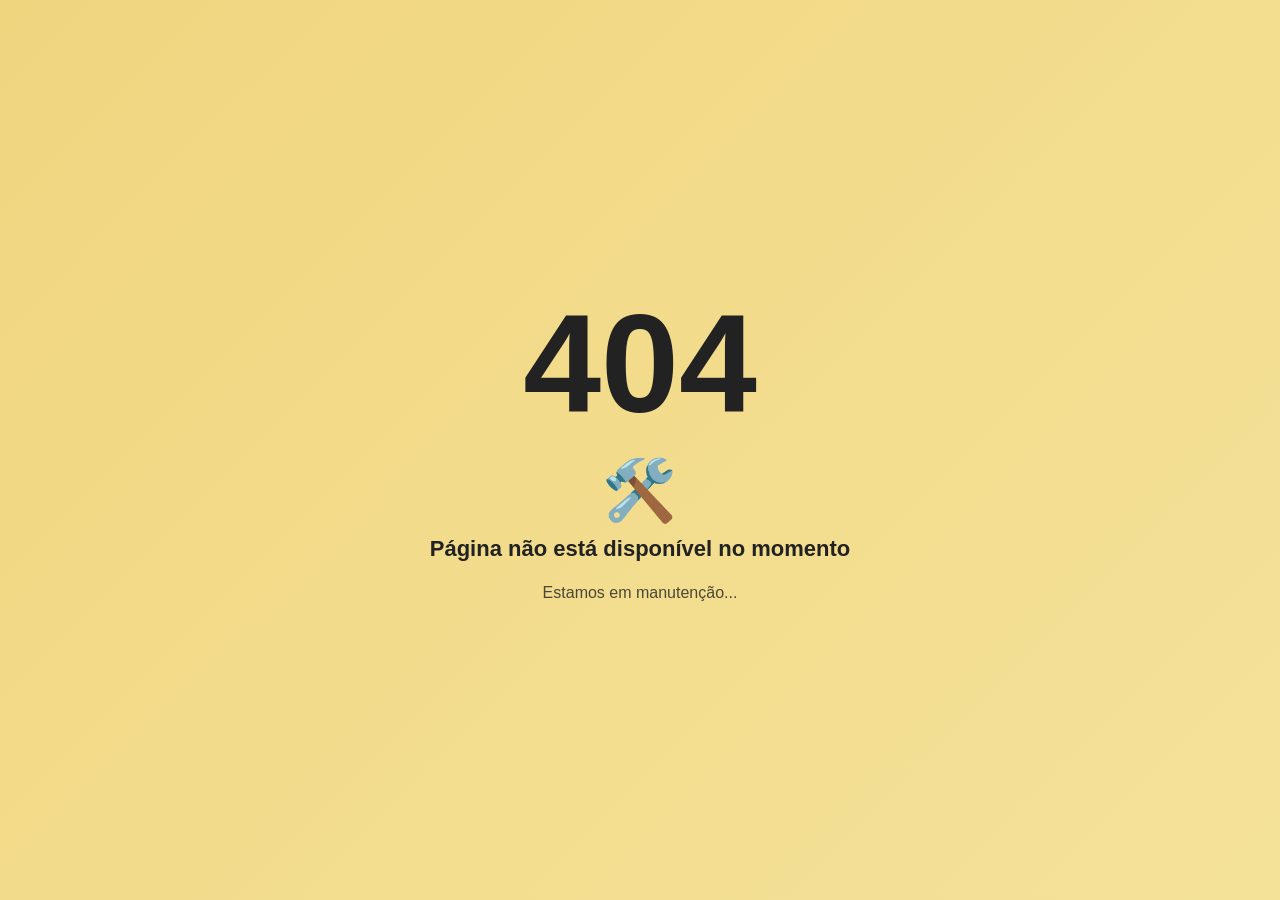
==== html/video.html @ 5943009f "Add files via upload segundo commit" ====
<!DOCTYPE html>
<html lang="pt">
<head>
    <meta charset="UTF-8">
    <meta name="viewport" content="width=device-width, initial-scale=1.0">
    <title>404 - Manutenção</title>
<body>
  <link rel="stylesheet" href="style.css">
  <link rel="shortcut icon" href="img/logo.png" type="image/x-icon">
</head>
<style>
    body {
  margin: 0;
  height: 100vh;
  display: flex;
  justify-content: center;
  align-items: center;
  font-family: Arial, sans-serif;

  background: linear-gradient(135deg, #f0d57f, #f3de89dc);
  color: #222;
}

.container {
  text-align: center;
}

.numero {
  font-size: 140px;
  margin: 0;
  font-weight: bold;
}

.emoji {
  font-size: 60px;
  margin: 10px 0;
  animation: girar 2s linear infinite;
}

.texto {
  font-size: 22px;
  margin-top: 10px;
  font-weight: 600;
}

.subtexto {
  font-size: 16px;
  opacity: 0.8;
  margin-top: 10px;
}

/* animação do emoji */
@keyframes girar {
  from { transform: rotate(0deg); }
  to { transform: rotate(360deg); }
}
</style>
<body>

  <div class="container">

    <h1 class="numero">404</h1>

    <div class="emoji">🛠️</div>

    <p class="texto">
      Página não está disponível no momento
    </p>

    <p class="subtexto" id="mensagem">
      Estamos em manutenção...
    </p>

  </div>

  <script>const mensagens = [
  "Estamos em manutenção...",
  "Aguarde um momento ⏳",
  "Melhorando o sistema 🔧",
  "Voltamos já já!"
];

let i = 0;

setInterval(() => {
  i = (i + 1) % mensagens.length;
  document.getElementById("mensagem").textContent = mensagens[i];
}, 2500);</script>



</body>
</html>
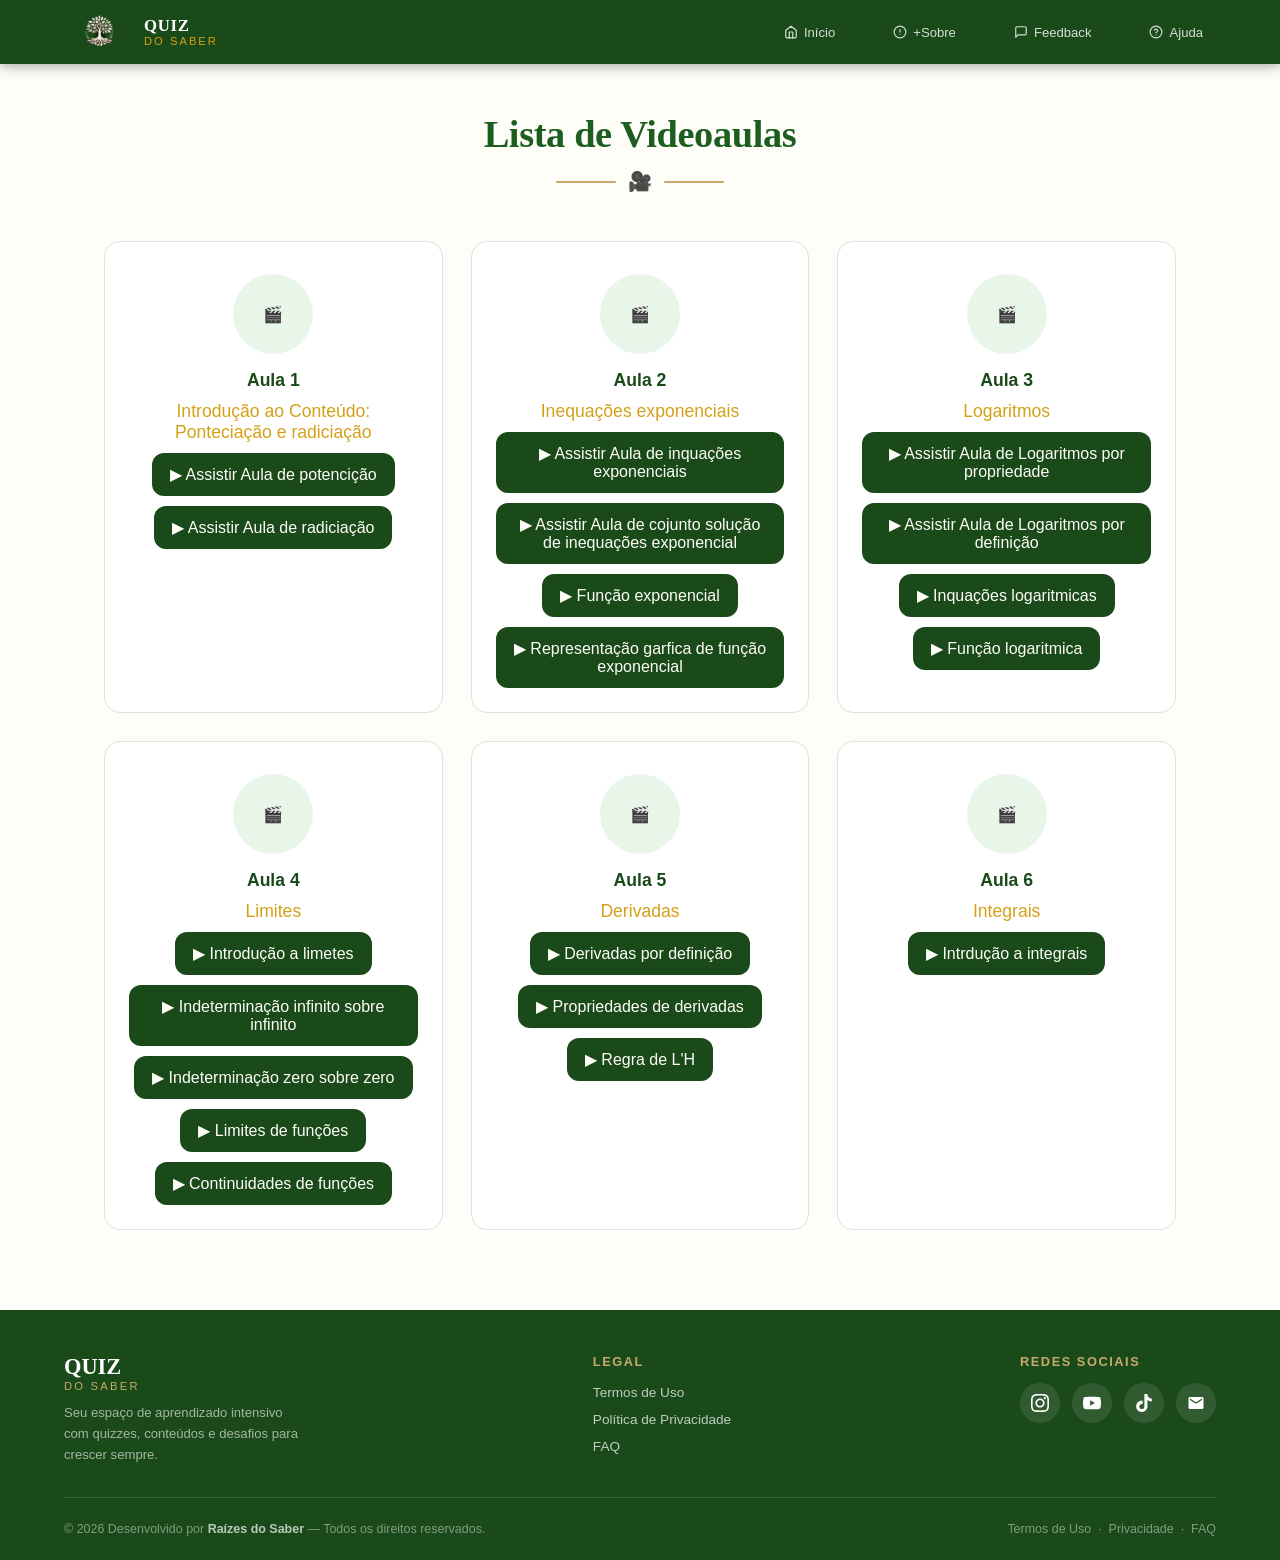
==== commit 83487710: "Add files via upload video.html" ====
--- a/html/video.html
+++ b/html/video.html
@@ -3,91 +3,287 @@
 <head>
     <meta charset="UTF-8">
     <meta name="viewport" content="width=device-width, initial-scale=1.0">
-    <title>404 - Manutenção</title>
+    <title>Videoaulas</title>
+
+    <link rel="stylesheet" href="../css/escolha.css">
+    <link rel="shortcut icon" href="../img/ICONE02.png" type="image/x-icon">
+</head>
 <body>
-  <link rel="stylesheet" href="style.css">
-  <link rel="shortcut icon" href="img/logo.png" type="image/x-icon">
-</head>
-<style>
-    body {
-  margin: 0;
-  height: 100vh;
-  display: flex;
-  justify-content: center;
-  align-items: center;
-  font-family: Arial, sans-serif;
-
-  background: linear-gradient(135deg, #f0d57f, #f3de89dc);
-  color: #222;
-}
-
-.container {
-  text-align: center;
-}
-
-.numero {
-  font-size: 140px;
-  margin: 0;
-  font-weight: bold;
-}
-
-.emoji {
-  font-size: 60px;
-  margin: 10px 0;
-  animation: girar 2s linear infinite;
-}
-
-.texto {
-  font-size: 22px;
-  margin-top: 10px;
-  font-weight: 600;
-}
-
-.subtexto {
-  font-size: 16px;
-  opacity: 0.8;
-  margin-top: 10px;
-}
-
-/* animação do emoji */
-@keyframes girar {
-  from { transform: rotate(0deg); }
-  to { transform: rotate(360deg); }
-}
-</style>
-<body>
-
-  <div class="container">
-
-    <h1 class="numero">404</h1>
-
-    <div class="emoji">🛠️</div>
-
-    <p class="texto">
-      Página não está disponível no momento
-    </p>
-
-    <p class="subtexto" id="mensagem">
-      Estamos em manutenção...
-    </p>
+
+  <!-- Barra De Navegacao -->
+<nav>
+  <a href="../index.html" class="nav-logo">
+  <img src="../img/ICONE01.png" alt="logo" style="width:70px ;height:70px"  >
+    <div class="nav-logo-text">
+      <div class="quiz">QUIZ</div>
+      <div class="saber">DO SABER</div>
+    </div>
+  </a>
+
+  <button class="hamburger" id="hamburger" aria-label="Menu">
+    <span></span><span></span><span></span>
+  </button>
+
+  <ul class="nav-links" id="navLinks">
+    <li>
+      <a href="../index.html" onclick="fecharMenu()">
+        <svg width="14" height="14" viewBox="0 0 24 24" fill="none" stroke="currentColor" stroke-width="2" stroke-linecap="round" stroke-linejoin="round"><path d="M3 9l9-7 9 7v11a2 2 0 0 1-2 2H5a2 2 0 0 1-2-2z"/><polyline points="9 22 9 12 15 12 15 22"/></svg>
+        Início
+      </a>
+    </li>
+    <li>
+      <a href="maisobre.html" onclick="fecharMenu()" target="_blank">
+        <svg width="14" height="14" viewBox="0 0 24 24" fill="none" stroke="currentColor" stroke-width="2" stroke-linecap="round" stroke-linejoin="round"><circle cx="12" cy="12" r="10"/><line x1="12" y1="8" x2="12" y2="12"/><line x1="12" y1="16" x2="12.01" y2="16"/></svg>
+        +Sobre
+      </a>
+    </li>
+    <li>
+      <a href="feedback.html" onclick="fecharMenu()">
+        <svg width="14" height="14" viewBox="0 0 24 24" fill="none" stroke="currentColor" stroke-width="2" stroke-linecap="round" stroke-linejoin="round"><path d="M21 15a2 2 0 0 1-2 2H7l-4 4V5a2 2 0 0 1 2-2h14a2 2 0 0 1 2 2z"/></svg>
+        Feedback
+      </a>
+    </li>
+    <li>
+      <a href="ajuda.html" onclick="fecharMenu()" target="_blank">
+        <svg width="14" height="14" viewBox="0 0 24 24" fill="none" stroke="currentColor" stroke-width="2" stroke-linecap="round" stroke-linejoin="round"><circle cx="12" cy="12" r="10"/><path d="M9.09 9a3 3 0 0 1 5.83 1c0 2-3 3-3 3"/><line x1="12" y1="17" x2="12.01" y2="17"/></svg>
+        Ajuda
+      </a>
+    </li>
+  </ul>
+</nav>
+    <!-- CONTEÚDO -->
+    <main>
+
+        <header class="page-header">
+
+            <h1>Lista de Videoaulas</h1>
+
+            <div class="header-divider">
+                <span class="divider-icon">🎥</span>
+            </div>
+
+        </header>
+
+        <!-- LISTA -->
+        <section class="grid">
+
+            <div class="card">
+                <div class="card-icon-wrap">
+                    🎬
+                </div>
+
+                <div class="card-name">
+                    Aula 1
+                </div>
+
+                <div class="card-desc">
+                    Introdução ao Conteúdo: Ponteciação e radiciação
+                </div>
+
+                <a href="https://youtu.be/FzkAWvOAEUI?si=DqxYYr4zf3yHh9Om" class="video-link" target="_blank">
+                    ▶ Assistir Aula de potencição
+                </a>
+                <a href="https://youtu.be/5ulxKU0It6w?si=9NWw2J8aXHjbsLVT" class="video-link" target="_blank">
+                    ▶ Assistir Aula de radiciação
+                </a>
+
+            </div>
+
+            <div class="card">
+                <div class="card-icon-wrap">
+                    🎬
+                </div>
+
+                <div class="card-name">
+                    Aula 2
+                </div>
+
+                <div class="card-desc">
+                    Inequações exponenciais
+                </div>
+
+                <a href="https://youtu.be/J9i9vbPvuh4?si=lwYjyecdEUGjvu-B" class="video-link" target="_blank">
+                    ▶ Assistir Aula de inquações exponenciais
+                </a>
+                <a href="https://youtu.be/IgsVoV8nCLw?si=Hvn3mvkWYuDLch1V" class="video-link" target="_blank"> 
+                    ▶ Assistir Aula de cojunto solução de inequações exponencial
+                </a>
+                <a href="https://youtu.be/zU2nPaGyauc?si=DNUGdWbVuKWRdD_u" class="video-link" target="_blank">
+                    ▶ Função exponencial
+                </a>
+                <a href="https://youtu.be/fhg7IP_bIJI?si=wPf8TM1wsY41a3AP" class="video-link" target="_blank">
+                    ▶ Representação garfica de função exponencial 
+                </a>
+            </div>
+
+            <div class="card">
+                <div class="card-icon-wrap">
+                    🎬
+                </div>
+
+                <div class="card-name">
+                    Aula 3
+                </div>
+
+                <div class="card-desc">
+                    Logaritmos
+                </div>
+
+                <a href="https://youtu.be/F9HqPwFd_jM?si=Pz4HO9CGz0oXjeZ4" class="video-link" target="_blank">
+                    ▶ Assistir Aula de Logaritmos por propriedade
+                </a>
+                  <a href="https://youtu.be/Maio3bg18a4?si=bv_l14zjfrW-AMjX" class="video-link" target="_blank">
+                    ▶ Assistir Aula de Logaritmos por definição
+                </a>
+                 <a href="https://youtu.be/vFDqtTk_Kd4?si=RLotO_LLrOA-gHlH" class="video-link" target="_blank">
+                    ▶ Inquações logaritmicas
+                </a>
+                <a href="https://youtu.be/oza6zrCMOPM?si=MP_Qy_aFG4TTlOkc" class="video-link" target="_blank">
+                    ▶ Função logaritmica
+                </a>
+            </div>
+
+            <div class="card">
+                <div class="card-icon-wrap">
+                    🎬
+                </div>
+
+                <div class="card-name">
+                    Aula 4
+                </div>
+
+                <div class="card-desc">
+                    Limites
+                </div>
+
+                <a href="https://youtu.be/U6-7V9Dmtzw?si=qZdRMT_oekVgmmko" class="video-link" target="_blank">
+                    ▶ Introdução a limetes
+                </a>
+                <a href="https://youtu.be/U6-7V9Dmtzw?si=tq_BqEKS3ixpLvAw" class="video-link" target="_blank">
+                    ▶ Indeterminação infinito sobre infinito
+                </a>
+                <a href="https://youtu.be/0B6_ydPOzwA?si=ToIgUwYhMaUUyect" class="video-link" target="_blank">
+                    ▶ Indeterminação zero sobre zero
+                </a>
+                 <a href="https://youtu.be/sIRlLfiuQ8c?si=nfkOurrwbkzGd4UH" class="video-link" target="_blank">
+                    ▶ Limites de funções
+                </a>
+                <a href="https://youtu.be/b_sUKnCpQzY?si=UtdgrBVzAckQL2Rt" class="video-link" target="_blank">
+                    ▶ Continuidades de funções
+                </a>
+            </div>
+
+            <div class="card">
+                <div class="card-icon-wrap">
+                    🎬
+                </div>
+
+                <div class="card-name">
+                    Aula 5
+                </div>
+
+                <div class="card-desc">
+                    Derivadas
+                </div>
+
+                <a href="https://youtu.be/CG8DXBIMm8M?si=A6kVX2UXX-2CMDlu" class="video-link" target="_blank">
+                    ▶ Derivadas por definição
+                </a>
+                <a href="https://youtu.be/gkOx1D2zPNI?si=HJhOxNmBV0egVy5S" class="video-link" target="_blank">
+                    ▶ Propriedades de derivadas
+                </a>
+                <a href="https://youtu.be/FSJ9h4nCvbY?si=463pae1thGwpu4RV" class="video-link" target="_blank">
+                    ▶ Regra de L'H
+                </a>
+            </div>
+
+            <div class="card">
+                <div class="card-icon-wrap">
+                    🎬
+                </div>
+
+                <div class="card-name">
+                    Aula 6
+                </div>
+
+                <div class="card-desc">
+                    Integrais
+                </div>
+
+                <a href="https://youtu.be/vm3c2-4gx7k?si=SZDsLIEhIijVlSF8" class="video-link" target="_blank">
+                    ▶ Intrdução a integrais
+                </a>
+            </div>
+
+        </section>
+
+    </main>
+
+   
+<!--  FOOTER  -->
+<footer>
+  <div class="footer-top">
+
+    <div class="footer-brand">
+      <div class="quiz">QUIZ</div>
+      <div class="saber">DO SABER</div>
+      <p>Seu espaço de aprendizado intensivo com quizzes, conteúdos e desafios para crescer sempre.</p>
+    </div>
+
+    <div class="footer-links">
+      <h4>Legal</h4>
+      <ul>
+        <li><a href="termos.html" target="_blank">Termos de Uso</a></li>
+        <li><a href="politica.html" target="_blank">Política de Privacidade</a></li>
+        <li><a href="faq.html" target="_blank">FAQ</a></li>
+      </ul>
+    </div>
+
+    
+
+    <div class="footer-social">
+      <h4>Redes Sociais</h4>
+      <div class="social-icons">
+        <!-- Instagram -->
+        <a href="manutencao.html" class="social-btn" title="Instagram" target="_blank">
+          <svg width="18" height="18" viewBox="0 0 24 24" fill="currentColor">
+            <path d="M12 2.163c3.204 0 3.584.012 4.85.07 3.252.148 4.771 1.691 4.919 4.919.058 1.265.069 1.645.069 4.849 0 3.205-.012 3.584-.069 4.849-.149 3.225-1.664 4.771-4.919 4.919-1.266.058-1.644.07-4.85.07-3.204 0-3.584-.012-4.849-.07-3.26-.149-4.771-1.699-4.919-4.92-.058-1.265-.07-1.644-.07-4.849 0-3.204.013-3.583.07-4.849.149-3.227 1.664-4.771 4.919-4.919 1.266-.057 1.645-.069 4.849-.069zm0-2.163c-3.259 0-3.667.014-4.947.072-4.358.2-6.78 2.618-6.98 6.98-.059 1.281-.073 1.689-.073 4.948 0 3.259.014 3.668.072 4.948.2 4.358 2.618 6.78 6.98 6.98 1.281.058 1.689.072 4.948.072 3.259 0 3.668-.014 4.948-.072 4.354-.2 6.782-2.618 6.979-6.98.059-1.28.073-1.689.073-4.948 0-3.259-.014-3.667-.072-4.947-.196-4.354-2.617-6.78-6.979-6.98-1.281-.059-1.69-.073-4.949-.073zm0 5.838c-3.403 0-6.162 2.759-6.162 6.162s2.759 6.163 6.162 6.163 6.162-2.759 6.162-6.163c0-3.403-2.759-6.162-6.162-6.162zm0 10.162c-2.209 0-4-1.79-4-4 0-2.209 1.791-4 4-4s4 1.791 4 4c0 2.21-1.791 4-4 4zm6.406-11.845c-.796 0-1.441.645-1.441 1.44s.645 1.44 1.441 1.44c.795 0 1.439-.645 1.439-1.44s-.644-1.44-1.439-1.44z"/>
+          </svg>
+        </a>
+        <!-- YouTube -->
+        <a href="manutencao.html" class="social-btn" title="YouTube" target="_blank">
+          <svg width="18" height="18" viewBox="0 0 24 24" fill="currentColor">
+            <path d="M23.498 6.186a3.016 3.016 0 0 0-2.122-2.136C19.505 3.545 12 3.545 12 3.545s-7.505 0-9.377.505A3.017 3.017 0 0 0 .502 6.186C0 8.07 0 12 0 12s0 3.93.502 5.814a3.016 3.016 0 0 0 2.122 2.136c1.871.505 9.376.505 9.376.505s7.505 0 9.377-.505a3.015 3.015 0 0 0 2.122-2.136C24 15.93 24 12 24 12s0-3.93-.502-5.814zM9.545 15.568V8.432L15.818 12l-6.273 3.568z"/>
+          </svg>
+        </a>
+        <!-- TikTok -->
+        <a href="manutencao.html" class="social-btn" title="TikTok" target="_blank">
+          <svg width="18" height="18" viewBox="0 0 24 24" fill="currentColor">
+            <path d="M12.525.02c1.31-.02 2.61-.01 3.91-.02.08 1.53.63 3.09 1.75 4.17 1.12 1.11 2.7 1.62 4.24 1.79v4.03c-1.44-.05-2.89-.35-4.2-.97-.57-.26-1.1-.59-1.62-.93-.01 2.92.01 5.84-.02 8.75-.08 1.4-.54 2.79-1.35 3.94-1.31 1.92-3.58 3.17-5.91 3.21-1.43.08-2.86-.31-4.08-1.03-2.02-1.19-3.44-3.37-3.65-5.71-.02-.5-.03-1-.01-1.49.18-1.9 1.12-3.72 2.58-4.96 1.66-1.44 3.98-2.13 6.15-1.72.02 1.48-.04 2.96-.04 4.44-.99-.32-2.15-.23-3.02.37-.63.41-1.11 1.04-1.36 1.75-.21.51-.15 1.07-.14 1.61.24 1.64 1.82 3.02 3.5 2.87 1.12-.01 2.19-.66 2.77-1.61.19-.33.4-.67.41-1.06.1-1.79.06-3.57.07-5.36.01-4.03-.01-8.05.02-12.07z"/>
+          </svg>
+        </a>
+        <!-- Email -->
+        <a href="manutencao.html" class="social-btn" title="E-mail" target="_blank">
+          <svg width="18" height="18" viewBox="0 0 24 24" fill="currentColor">
+            <path d="M20 4H4c-1.1 0-1.99.9-1.99 2L2 18c0 1.1.9 2 2 2h16c1.1 0 2-.9 2-2V6c0-1.1-.9-2-2-2zm0 4l-8 5-8-5V6l8 5 8-5v2z"/>
+          </svg>
+        </a>
+      </div>
+    </div>
 
   </div>
 
-  <script>const mensagens = [
-  "Estamos em manutenção...",
-  "Aguarde um momento ⏳",
-  "Melhorando o sistema 🔧",
-  "Voltamos já já!"
-];
-
-let i = 0;
-
-setInterval(() => {
-  i = (i + 1) % mensagens.length;
-  document.getElementById("mensagem").textContent = mensagens[i];
-}, 2500);</script>
-
-
+  <div class="footer-bottom">
+    <span>© 2026 Desenvolvido por <strong style="color:rgba(255,255,255,.7)">Raízes do Saber</strong> — Todos os direitos reservados.</span>
+    <span>
+      <a href="termos.html" target="_blank">Termos de Uso</a> &nbsp;·&nbsp;
+      <a href="politica.html" target="_blank">Privacidade</a> &nbsp;·&nbsp;
+      <a href="faq.html" target="_blank">FAQ</a>
+    </span>
+  </div>
+</footer>
+
+    <script src="script.js"></script>
 
 </body>
 </html>
--- a/css/escolha.css
+++ b/css/escolha.css
@@ -0,0 +1,680 @@
+
+
+    *{
+    margin: 0%;
+    padding: 0%;
+}
+ *, *::before, *::after { box-sizing: border-box; margin: 0; padding: 0; }
+
+    :root {
+      --green-deep:   #1a4a1a;
+      --green-mid:    #2d6a2d;
+      --green-bright: #3a8c3a;
+      --green-light:  #5cb85c;
+       --gold:       #C8A96B;
+      --gold-dark:    #d4a017;
+      --cream:         #FFFDF7;
+      --white:        #ffffff;
+       --border:       #e8e3d8;
+      --text-dark:    #1a2e1a;
+      --text-mid:     #3d5a3d;
+       --shadow:        rgba(27,94,32,.10);
+    }
+
+    html { 
+      scroll-behavior: smooth; 
+    }
+
+    body {
+      font-family: 'Inter', sans-serif;
+      background-color: var(--cream);
+      color: var(--green-deep);
+      overflow-x: hidden;
+    }
+
+    /* ── NAVBAR ── */
+    nav {
+      position: sticky;
+      top: 0;
+      z-index: 100;
+      background: var(--green-deep);
+      display: flex;
+      align-items: center;
+      justify-content: space-between;
+      padding: 0 5vw;
+      height: 64px;
+      box-shadow: 0 2px 12px rgba(0,0,0,.35);
+    }
+
+    .nav-logo {
+      display: flex;
+      align-items: center;
+      gap: 10px;
+      text-decoration: none;
+    }
+
+    .nav-logo img {
+      height: 40px;
+      width: 40px;
+      object-fit: contain;
+      border-radius: 50%;
+    }
+
+.nav-logo-placeholder{
+  height: 40px;
+  width: 40px;
+  background: var(--gold);
+  border-radius: 50%;
+  display: flex;
+  align-items: center;
+  justify-content: center;
+  font-size: 18px;
+  font-weight: 800;
+  color: var(--green-deep);
+  flex-shrink: 0;
+}
+    .nav-logo-text {
+      line-height: 1.1;
+    }
+
+    .nav-logo-text .quiz {
+      font-family: 'Playfair Display', serif;
+      font-size: 1.05rem;
+      font-weight: 800;
+      color: var(--white);
+      letter-spacing: .04em;
+    }
+
+    .nav-logo-text .saber {
+      font-size: .7rem;
+      font-weight: 500;
+      color: var(--gold-dark);
+      letter-spacing: .18em;
+      text-transform: uppercase;
+    }
+
+
+
+    .nav-links {
+      display: flex;
+      align-items: center;
+      gap: 2rem;
+      list-style: none;
+    }
+
+
+
+ .nav-links a {
+      display: flex;
+      align-items: center;
+      gap: 6px;
+      text-decoration: none;
+      font-size: .82rem;
+      font-weight: 500;
+      color: rgba(255,255,255,.82);
+      padding: 7px 13px;
+      border-radius: 7px;
+      transition: background .2s, color .2s;
+    }
+
+
+    .nav-links a:hover,
+    .nav-links a.ativo {
+      background: rgba(255,255,255,.1);
+      color: var(--gold-dark);
+    }
+   
+   
+
+
+    /* Conte]udo Principal */
+    main {
+      max-width: 1200px;
+      margin: 0 auto;
+      padding: 48px 5vw 80px;
+    }
+
+    /* PAGE HEADER */
+    .page-header {
+      text-align: center;
+      margin-bottom: 48px;
+    }
+
+    .page-header h1 {
+      font-family: 'Playfair Display', serif;
+      font-size: clamp(1.8rem, 3vw, 2.6rem);
+      font-weight: 800;
+      color: #1B5E20;
+      letter-spacing: -.01em;
+    }
+
+    .header-divider {
+      display: flex;
+      align-items: center;
+      justify-content: center;
+      gap: 12px;
+      margin-top: 14px;
+    }
+
+    .header-divider::before,
+    .header-divider::after {
+      content: '';
+      width: 60px;
+      height: 2px;
+      background: #C8A96B;
+      border-radius: 2px;
+    }
+
+    .divider-icon {
+      font-size: 1.2rem;
+    }
+
+    /* GRID */
+    .grid {
+      display: grid;
+      grid-template-columns: repeat(3, 1fr);
+      gap: 28px;
+    }
+
+    a { text-decoration: none;
+    
+      color: var(--gold-dark);
+    }
+
+    /* CARD */
+    .card {
+      background: #fff;
+      border: 1px solid #e0e0e0;
+      border-radius: 16px;
+      padding: 32px 24px 24px;
+      display: flex;
+      flex-direction: column;
+      align-items: center;
+      text-align: center;
+      gap: 10px;
+      cursor: pointer;
+      transition: transform .22s ease, box-shadow .22s ease, border-color .22s ease;
+    }
+
+    .card:hover {
+      transform: translateY(-6px);
+      box-shadow: 0 16px 40px rgba(27,94,32,.13);
+      border-color: #1B5E20;
+    }
+
+    /* ÍCONE SVG */
+    .card-icon-wrap {
+      width: 80px;
+      height: 80px;
+      background: #e8f5e9;
+      border-radius: 50%;
+      display: flex;
+      align-items: center;
+      justify-content: center;
+      margin-bottom: 6px;
+      transition: background .22s;
+    }
+
+    .card-icon-wrap svg {
+      width: 40px;
+      height: 40px;
+      stroke: #1B5E20;
+    }
+
+    .card:hover .card-icon-wrap {
+      background: #c8e6c9;
+    }
+
+    /* NOME */
+    .card-name {
+      font-size: 1.1rem;
+      font-weight: 700;
+      color: var(--green-deep);
+    }
+
+    /* QUIZZES */
+    .card-meta {
+      font-size: .85rem;
+      color: #888;
+      font-weight: 400;
+    }
+
+    .card-desc{
+       font-size: 1.1rem;
+      font-weight: 300;
+      color: var(--gold-dark);
+    }
+    .card-num{
+       font-size: 1.1rem;
+      font-weight: 700;
+      color: var(--gold-dark);
+    }
+
+    /* TOOLTIP SIGLAS */
+    .card[data-tooltip] { position: relative; }
+
+    .card[data-tooltip]::after {
+      content: attr(data-tooltip);
+      position: absolute;
+      top: -48px;
+      left: 50%;
+      transform: translateX(-50%);
+      background: #1B5E20;
+      color: #fff;
+      font-size: .72rem;
+      font-weight: 500;
+      padding: 6px 12px;
+      border-radius: 8px;
+      white-space: nowrap;
+      pointer-events: none;
+      opacity: 0;
+      transition: opacity .2s, top .2s;
+      z-index: 50;
+    }
+
+    .card[data-tooltip]:hover::after {
+      opacity: 1;
+      top: -52px;
+    }
+
+    /* BARRA DE PROGRESSO */
+    .progress-bar {
+      width: 100%;
+      height: 8px;
+      background: #e0e0e0;
+      border-radius: 99px;
+      overflow: hidden;
+      margin-top: 4px;
+    }
+
+    .progress-fill {
+      height: 100%;
+      border-radius: 99px;
+      background: #1B5E20;
+      width: 0%;
+      transition: width .6s ease;
+    }
+
+    .progress-pct {
+      font-size: .78rem;
+      font-weight: 700;
+      color: #1B5E20;
+      align-self: flex-end;
+      margin-top: -4px;
+    }
+
+    .progress-hint { display: none !important; }
+
+    /* BOTÃO EXPLORAR */
+    .btn-explorar {
+      margin-top: 10px;
+      width: 100%;
+      background: #1B5E20;
+      color: #fff;
+      font-size: .88rem;
+      font-weight: 700;
+      padding: 12px 0;
+      border-radius: 8px;
+      border: none;
+      cursor: pointer;
+      transition: background .2s, transform .15s;
+      letter-spacing: .02em;
+    }
+
+    .btn-explorar:hover {
+      background: #43A047;
+      transform: translateY(-1px);
+    }
+
+    /* RESPONSIVO */
+    @media (max-width: 900px) {
+      .grid { grid-template-columns: repeat(2, 1fr); }
+    }
+
+    @media (max-width: 540px) {
+      .grid { grid-template-columns: 1fr; }
+    }
+
+        /* ── FOOTER ── */
+    footer {
+      background: var(--green-deep);
+      color: rgba(255,255,255,.8);
+      padding: 44px 5vw 24px;
+    }
+
+    .footer-top {
+      display: flex;
+      justify-content: space-between;
+      align-items: flex-start;
+      flex-wrap: wrap;
+      gap: 32px;
+      padding-bottom: 32px;
+      border-bottom: 1px solid rgba(255,255,255,.12);
+      margin-bottom: 24px;
+    }
+
+    .footer-brand .quiz {
+      font-family: 'Playfair Display', serif;
+      font-size: 1.4rem;
+      font-weight: 800;
+      color: var(--white);
+    }
+
+    .footer-brand .saber {
+      font-size: .7rem;
+      letter-spacing: .2em;
+      color: var(--gold);
+      text-transform: uppercase;
+    }
+
+    .footer-brand p {
+      margin-top: 10px;
+      font-size: .82rem;
+      color: rgba(255,255,255,.6);
+      max-width: 240px;
+      line-height: 1.6;
+    }
+
+    .footer-links h4 {
+      font-size: .8rem;
+      letter-spacing: .12em;
+      text-transform: uppercase;
+      color: var(--gold);
+      margin-bottom: 14px;
+      font-weight: 600;
+    }
+
+    .footer-links ul {
+      list-style: none;
+      display: flex;
+      flex-direction: column;
+      gap: 9px;
+    }
+
+    .footer-links a {
+      text-decoration: none;
+      font-size: .85rem;
+      color: rgba(255,255,255,.72);
+      transition: color .2s;
+    }
+
+    .footer-links a:hover { color: var(--gold); }
+
+    .footer-social h4 {
+      font-size: .8rem;
+      letter-spacing: .12em;
+      text-transform: uppercase;
+      color: var(--gold);
+      margin-bottom: 14px;
+      font-weight: 600;
+    }
+
+    .social-icons {
+      display: flex;
+      gap: 12px;
+    }
+
+    .social-btn {
+      width: 40px;
+      height: 40px;
+      border-radius: 50%;
+      background: rgba(255,255,255,.1);
+      display: flex;
+      align-items: center;
+      justify-content: center;
+      transition: background .2s, transform .2s;
+      text-decoration: none;
+      color: var(--white);
+      font-size: 1.1rem;
+    }
+
+    .social-btn:hover {
+      background: var(--gold);
+      color: var(--green-deep);
+      transform: translateY(-3px);
+    }
+
+    .footer-bottom {
+      display: flex;
+      justify-content: space-between;
+      align-items: center;
+      flex-wrap: wrap;
+      gap: 12px;
+      font-size: .78rem;
+      color: rgba(255,255,255,.45);
+    }
+
+    .footer-bottom a {
+      color: rgba(255,255,255,.45);
+      text-decoration: none;
+    }
+
+    .footer-bottom a:hover { color: var(--gold); }
+
+    /* ── RESPONSIVE ── */
+    @media (max-width: 900px) {
+      .hero { flex-direction: column; text-align: center; }
+      .hero-p { max-width: 100%; }
+      .hero-btns { justify-content: center; }
+      .slide-dots { justify-content: center; }
+      .hero-image { order: -1; }
+      .hero-image-placeholder { width: 260px; height: 260px; }
+      .features-grid { grid-template-columns: repeat(2, 1fr); }
+    }
+
+    @media (max-width: 600px) {
+      .features-grid { grid-template-columns: 1fr; }
+      .footer-top { flex-direction: column; }
+    }
+
+    /* ── HAMBURGER ── */
+    .hamburger {
+      display: none;
+      flex-direction: column;
+      justify-content: center;
+      gap: 5px;
+      background: none;
+      border: none;
+      cursor: pointer;
+      padding: 6px;
+      z-index: 200;
+    }
+
+    .hamburger span {
+      display: block;
+      width: 26px;
+      height: 3px;
+      background: #fff;
+      border-radius: 3px;
+      transition: all .3s ease;
+    }
+
+    .hamburger.aberto span:nth-child(1) {
+      transform: translateY(8px) rotate(45deg);
+    }
+    .hamburger.aberto span:nth-child(2) {
+      opacity: 0;
+    }
+    .hamburger.aberto span:nth-child(3) {
+      transform: translateY(-8px) rotate(-45deg);
+    }
+
+    @media (max-width: 768px) {
+      .hamburger {
+        display: flex;
+      }
+
+      .nav-links {
+        display: none;
+        flex-direction: column;
+        position: absolute;
+        top: 64px;
+        left: 0;
+        right: 0;
+        background: var(--green-deep);
+        padding: 12px 0 20px;
+        list-style: none;
+        box-shadow: 0 8px 24px rgba(0,0,0,.4);
+        z-index: 150;
+        gap: 0;
+      }
+
+      .nav-links.aberto {
+        display: flex;
+      }
+
+      .nav-links a {
+        display: block;
+        padding: 13px 28px;
+        font-size: 1rem;
+        border-bottom: 1px solid rgba(255,255,255,.07);
+        border-radius: 0 !important;
+        background: none !important;
+      }
+
+      .nav-links a:hover {
+        background: rgba(255,255,255,.08) !important;
+        border-radius: 0 !important;
+        padding: 13px 28px !important;
+      }
+
+      .nav-links .btn-entrar {
+        margin: 12px 28px 0;
+        border-radius: 8px !important;
+        text-align: center;
+        background: var(--gold) !important;
+        color: var(--green-deep) !important;
+        border-bottom: none !important;
+        display: block;
+      }
+       .grid { grid-template-columns: 1fr; max-width: 100%; }
+       .pdf-card { flex-wrap: wrap; }
+      .btn-baixar { width: 100%; justify-content: center; }
+    }
+
+    
+    /* LISTA DE PDFs */
+    .pdf-list { 
+      display: flex; 
+      flex-direction: column; 
+      gap: 16px;
+     }
+
+    .pdf-card {
+      background: #fff;
+      border: 1px solid var(--border);
+      border-radius: 14px;
+      padding: 20px 24px;
+      display: flex;
+      align-items: center;
+      gap: 20px;
+      transition: transform .2s, box-shadow .2s, border-color .2s;
+      position: relative;
+      overflow: hidden;
+    }
+
+    .pdf-card::before {
+      content: '';
+      position: absolute;
+      left: 0; top: 0; bottom: 0;
+      width: 4px;
+      background: linear-gradient(180deg, var(--green-mid), var(--green-deep));
+      opacity: 0;
+      transition: opacity .2s;
+    }
+
+    .pdf-card:hover { transform: translateX(4px); box-shadow: 0 6px 24px var(--shadow); border-color: var(--green-deep); }
+    .pdf-card:hover::before { opacity: 1; }
+
+    .pdf-icon {
+      width: 52px; height: 52px;
+      background: linear-gradient(135deg, #e8f5e9, #c8e6c9);
+      border-radius: 12px;
+      display: flex; align-items: center; justify-content: center;
+      font-size: 1.6rem;
+      flex-shrink: 0;
+    }
+
+    .pdf-info { flex: 1; min-width: 0; }
+
+    .pdf-name {
+      font-size: .97rem;
+      font-weight: 700;
+      color: var(--gold-dark);
+      white-space: nowrap;
+      overflow: hidden;
+      text-overflow: ellipsis;
+    }
+
+    .pdf-meta {
+      margin-top: 4px;
+      font-size: .75rem;
+      color: var(--text-mid);
+      display: flex;
+      align-items: center;
+      gap: 10px;
+    }
+
+    .pdf-tag {
+      background: #f0faf0;
+      color: var(--green-deep);
+      border: 1px solid #c8e6c9;
+      border-radius: 20px;
+      padding: 2px 10px;
+      font-size: .7rem;
+      font-weight: 600;
+    }
+
+    .btn-baixar {
+      display: inline-flex;
+      align-items: center;
+      gap: 7px;
+      background: var(--green-deep);
+      color: #fff;
+      font-size: .82rem;
+      font-weight: 700;
+      padding: 10px 20px;
+      border-radius: 9px;
+      text-decoration: none;
+      white-space: nowrap;
+      flex-shrink: 0;
+      transition: background .2s, transform .15s, box-shadow .2s;
+      box-shadow: 0 2px 8px rgba(27,94,32,.2);
+    }
+
+    .btn-baixar:hover {
+      background: var(--green-mid);
+      transform: translateY(-1px);
+      box-shadow: 0 4px 14px rgba(67,160,71,.35);
+    }
+
+    /* caixa vazia quando nao há PDFs */
+    .empty {
+      text-align: center;
+      padding: 60px 20px;
+      color: var(--text-dark);
+      background: #fff;
+      border: 2px dashed var(--border);
+      border-radius: 16px;
+    }
+    .empty .empty-icon { font-size: 3rem; margin-bottom: 12px; }
+    .empty p { font-size: .9rem; }
+
+    
+    .video-link{
+      display: inline-flex;
+      align-items: center;
+      gap: 10px;
+      background-color: var(--green-deep);
+      color: var(--cream);
+      text-decoration: none;
+      padding: 12px 18px;
+      border-radius: 12px;
+      font-family: Arial,sans-serif;
+      transition: 0.3s;
+    }
+    .video-link:hover{
+      transform: scale(1.05);
+      background-color: var(--gold-dark);
+      color: var(--cream);
+    }
